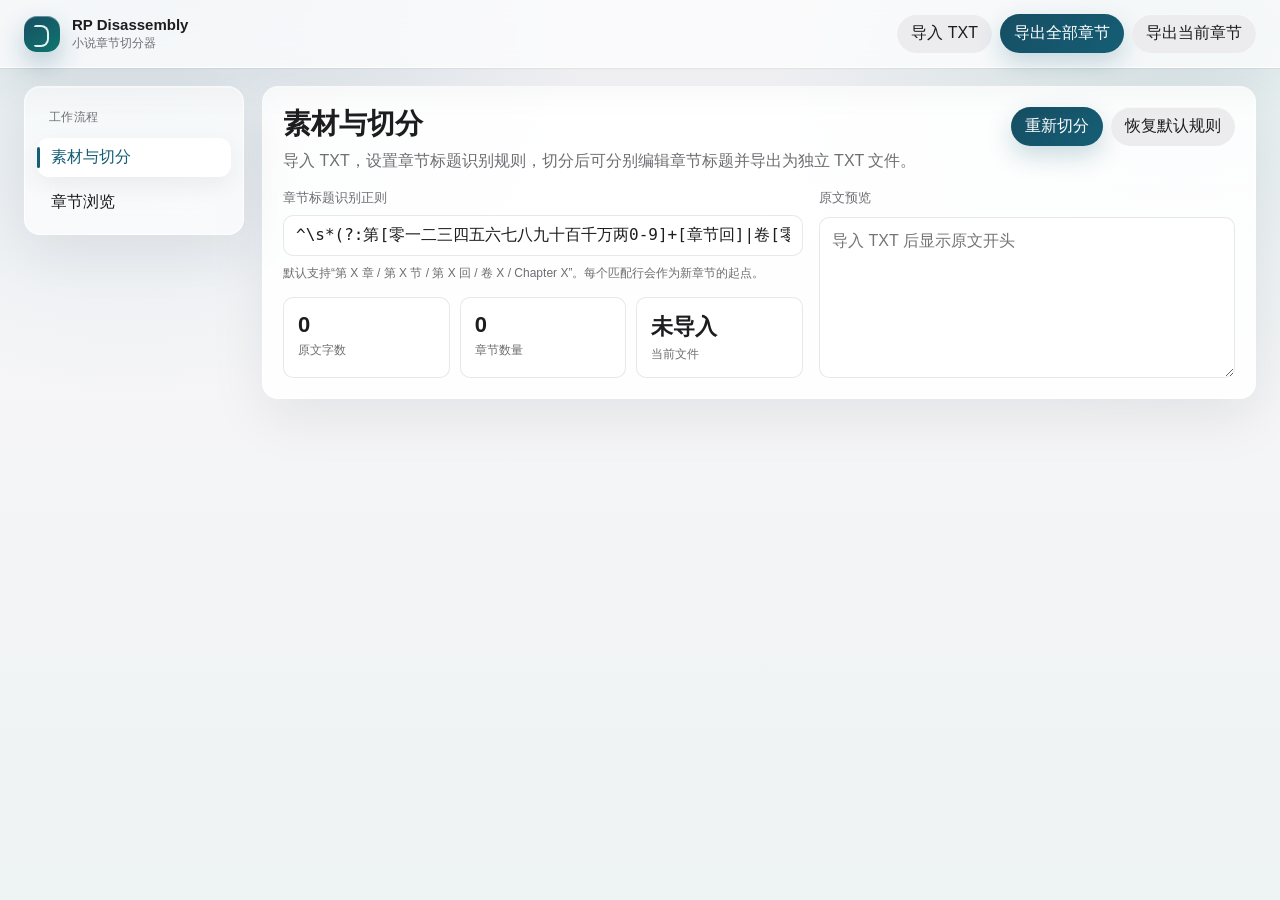
==== legacy/RP-Disassembly.html @ b728ad65 "chore: archive legacy build and add CSS custom data" ====
<!doctype html>
<html lang="zh-CN">
  <head>
    <meta charset="utf-8" />
    <meta name="viewport" content="width=device-width, initial-scale=1" />
    <title>RP Disassembly · 章节切分器</title>
    <style>
      :root {
        --bg: #f5f5f7;
        --surface: rgba(255, 255, 255, 0.88);
        --surface-strong: #ffffff;
        --text: #1d1d1f;
        --muted: #6e6e73;
        --line: rgba(21, 35, 45, 0.1);
        --accent: #155e75;
        --accent-dark: #164e63;
        --accent-soft: #e5f5f8;
        --danger: #b42318;
        --shadow: 0 18px 55px rgba(15, 23, 42, 0.08);
        --radius: 16px;
        --radius-small: 10px;
        --sans: -apple-system, BlinkMacSystemFont, "Segoe UI", "Microsoft YaHei", sans-serif;
        --mono: ui-monospace, SFMono-Regular, Menlo, Consolas, monospace;
      }

      * {
        box-sizing: border-box;
      }

      body {
        min-height: 100vh;
        margin: 0;
        color: var(--text);
        font-family: var(--sans);
        background:
          radial-gradient(circle at 10% -10%, rgba(21, 94, 117, 0.16), transparent 32%),
          radial-gradient(circle at 92% 2%, rgba(15, 118, 110, 0.12), transparent 28%),
          linear-gradient(180deg, #fbfbfd 0%, var(--bg) 46%, #eef3f4 100%);
      }

      button,
      input,
      textarea {
        font: inherit;
      }

      button {
        padding: 9px 14px;
        border: 0;
        border-radius: 999px;
        color: var(--text);
        background: #ececef;
        cursor: pointer;
        box-shadow: inset 0 1px 0 rgba(255, 255, 255, 0.72);
      }

      button:hover {
        background: #e2e2e7;
      }

      button.primary {
        color: #ffffff;
        background: linear-gradient(135deg, var(--accent-dark), var(--accent));
        box-shadow: 0 10px 24px rgba(21, 94, 117, 0.22);
      }

      button.danger {
        color: var(--danger);
        background: #fee4e2;
      }

      button:disabled {
        cursor: not-allowed;
        opacity: 0.5;
      }

      .hidden {
        display: none !important;
      }

      input,
      textarea {
        width: 100%;
        padding: 10px 12px;
        border: 1px solid var(--line);
        border-radius: var(--radius-small);
        outline: none;
        color: var(--text);
        background: rgba(255, 255, 255, 0.94);
      }

      input:focus,
      textarea:focus {
        border-color: rgba(21, 94, 117, 0.45);
        box-shadow: 0 0 0 4px rgba(21, 94, 117, 0.09);
      }

      textarea {
        min-height: 160px;
        resize: vertical;
        line-height: 1.6;
      }

      .app {
        min-height: 100vh;
      }

      .topbar {
        position: sticky;
        top: 0;
        z-index: 10;
        display: flex;
        align-items: center;
        gap: 16px;
        padding: 14px 24px;
        border-bottom: 1px solid rgba(255, 255, 255, 0.8);
        background: rgba(250, 250, 252, 0.8);
        backdrop-filter: blur(22px) saturate(140%);
        box-shadow: 0 1px 0 rgba(21, 35, 45, 0.06), 0 18px 40px rgba(15, 23, 42, 0.05);
      }

      .brand {
        display: flex;
        align-items: center;
        gap: 12px;
      }

      .mark {
        position: relative;
        width: 36px;
        height: 36px;
        border-radius: 13px;
        background: linear-gradient(145deg, var(--accent-dark), #0f766e);
        box-shadow: inset 0 1px 0 rgba(255, 255, 255, 0.35), 0 12px 26px rgba(21, 94, 117, 0.28);
      }

      .mark::before {
        position: absolute;
        top: 9px;
        left: 10px;
        width: 13px;
        height: 18px;
        border: 2px solid rgba(255, 255, 255, 0.9);
        border-left: 0;
        border-radius: 2px 8px 8px 2px;
        content: "";
      }

      .brand strong {
        display: block;
        font-size: 15px;
      }

      .brand small {
        display: block;
        margin-top: 2px;
        color: var(--muted);
        font-size: 12px;
      }

      .toolbar {
        display: flex;
        flex-wrap: wrap;
        gap: 8px;
        margin-left: auto;
      }

      .layout {
        display: grid;
        grid-template-columns: 220px minmax(0, 1fr);
        gap: 18px;
        max-width: 1500px;
        margin: 0 auto;
        padding: 18px 24px 28px;
      }

      .sidebar,
      .panel {
        border: 1px solid rgba(255, 255, 255, 0.8);
        border-radius: var(--radius);
        background: var(--surface);
        box-shadow: var(--shadow), inset 0 1px 0 rgba(255, 255, 255, 0.68);
      }

      .sidebar {
        position: sticky;
        top: 82px;
        align-self: start;
        padding: 12px;
        background: rgba(255, 255, 255, 0.66);
        backdrop-filter: blur(18px) saturate(130%);
      }

      .sidebar-title {
        padding: 10px 12px 12px;
        color: var(--muted);
        font-size: 12px;
        letter-spacing: 0.04em;
      }

      .nav {
        display: grid;
        gap: 6px;
      }

      .nav button {
        position: relative;
        width: 100%;
        border-radius: 12px;
        text-align: left;
        background: transparent;
        box-shadow: none;
      }

      .nav button.active {
        color: var(--accent);
        background: var(--surface-strong);
        box-shadow: 0 8px 25px rgba(15, 23, 42, 0.06);
      }

      .nav button.active::before {
        position: absolute;
        top: 9px;
        bottom: 9px;
        left: 0;
        width: 3px;
        border-radius: 999px;
        background: var(--accent);
        content: "";
      }

      .content {
        display: grid;
        gap: 16px;
        min-width: 0;
      }

      .view {
        display: none;
      }

      .view.active {
        display: grid;
        gap: 16px;
      }

      .panel {
        padding: 20px;
      }

      .panel-head {
        display: flex;
        align-items: flex-start;
        justify-content: space-between;
        gap: 16px;
        margin-bottom: 16px;
      }

      .panel-head h1,
      .panel-head h2 {
        margin: 0;
        line-height: 1.2;
      }

      .panel-head h1 {
        font-size: 28px;
      }

      .panel-head h2 {
        font-size: 20px;
      }

      .panel-head p {
        max-width: 760px;
        margin: 8px 0 0;
        color: var(--muted);
        line-height: 1.55;
      }

      .actions {
        display: flex;
        flex-wrap: wrap;
        align-items: center;
        gap: 8px;
      }

      .stats {
        display: grid;
        grid-template-columns: repeat(3, minmax(0, 1fr));
        gap: 10px;
        margin-top: 14px;
      }

      .stat {
        padding: 14px;
        border: 1px solid var(--line);
        border-radius: var(--radius-small);
        background: rgba(255, 255, 255, 0.65);
      }

      .stat strong {
        display: block;
        font-size: 22px;
      }

      .stat span {
        display: block;
        margin-top: 4px;
        color: var(--muted);
        font-size: 12px;
      }

      .field {
        display: grid;
        gap: 8px;
      }

      .field span {
        color: var(--muted);
        font-size: 13px;
      }

      .source-grid,
      .chapter-layout {
        display: grid;
        grid-template-columns: minmax(0, 1fr) minmax(320px, 0.8fr);
        gap: 16px;
      }

      .chapter-layout {
        grid-template-columns: minmax(220px, 0.45fr) minmax(0, 1.2fr);
      }

      .chapter-list {
        display: grid;
        gap: 8px;
        max-height: 68vh;
        overflow: auto;
        padding-right: 4px;
      }

      .chapter-item {
        display: grid;
        gap: 5px;
        padding: 11px 12px;
        border: 1px solid var(--line);
        border-radius: 12px;
        background: rgba(255, 255, 255, 0.65);
        cursor: pointer;
      }

      .chapter-item:hover,
      .chapter-item.active {
        border-color: rgba(21, 94, 117, 0.35);
        background: #ffffff;
        box-shadow: 0 8px 22px rgba(21, 94, 117, 0.07);
      }

      .chapter-title {
        overflow: hidden;
        font-weight: 600;
        text-overflow: ellipsis;
        white-space: nowrap;
      }

      .chapter-meta {
        overflow: hidden;
        color: var(--muted);
        font-size: 12px;
        text-overflow: ellipsis;
        white-space: nowrap;
      }

      .reader {
        min-height: 430px;
        max-height: 68vh;
        overflow: auto;
        padding: 18px;
        border: 1px solid var(--line);
        border-radius: var(--radius-small);
        color: #2f3135;
        background: var(--surface-strong);
        line-height: 1.85;
        white-space: pre-wrap;
      }

      .code-input {
        font-family: var(--mono);
      }

      .hint {
        margin: 8px 0 0;
        color: var(--muted);
        font-size: 12px;
        line-height: 1.55;
      }

      .empty {
        padding: 24px 12px;
        color: var(--muted);
        text-align: center;
      }

      .toast {
        position: fixed;
        right: 20px;
        bottom: 20px;
        z-index: 20;
        display: none;
        max-width: min(520px, calc(100vw - 40px));
        padding: 12px 14px;
        border-radius: 12px;
        color: #ffffff;
        background: rgba(29, 29, 31, 0.92);
        box-shadow: var(--shadow);
      }

      .toast.show {
        display: block;
      }

      @media (max-width: 980px) {
        .layout {
          grid-template-columns: 1fr;
          padding: 12px;
        }

        .sidebar {
          position: static;
        }

        .nav {
          grid-template-columns: repeat(2, minmax(0, 1fr));
        }

        .source-grid,
        .chapter-layout,
        .stats {
          grid-template-columns: 1fr;
        }

        .topbar {
          align-items: flex-start;
          flex-direction: column;
          padding: 12px;
        }

        .toolbar {
          width: 100%;
          margin-left: 0;
        }
      }
    </style>
  </head>
  <body>
    <div class="app">
      <header class="topbar">
        <div class="brand">
          <div class="mark" aria-hidden="true"></div>
          <div>
            <strong>RP Disassembly</strong>
            <small>小说章节切分器</small>
          </div>
        </div>
        <div class="toolbar">
          <input id="fileInput" class="hidden" type="file" accept=".txt,text/plain" />
          <button id="importButton">导入 TXT</button>
          <button id="exportAllButton" class="primary">导出全部章节</button>
          <button id="exportChapterButton">导出当前章节</button>
        </div>
      </header>

      <main class="layout">
        <aside class="sidebar">
          <div class="sidebar-title">工作流程</div>
          <nav class="nav">
            <button class="active" data-view="source">素材与切分</button>
            <button data-view="chapters">章节浏览</button>
          </nav>
        </aside>

        <section class="content">
          <section class="view active" data-view="source">
            <div class="panel">
              <div class="panel-head">
                <div>
                  <h1>素材与切分</h1>
                  <p>导入 TXT，设置章节标题识别规则，切分后可分别编辑章节标题并导出为独立 TXT 文件。</p>
                </div>
                <div class="actions">
                  <button id="splitButton" class="primary">重新切分</button>
                  <button id="defaultPatternButton">恢复默认规则</button>
                </div>
              </div>

              <div class="source-grid">
                <div>
                  <label class="field">
                    <span>章节标题识别正则</span>
                    <input id="patternInput" class="code-input" />
                  </label>
                  <p class="hint">
                    默认支持“第 X 章 / 第 X 节 / 第 X 回 / 卷 X / Chapter X”。每个匹配行会作为新章节的起点。
                  </p>

                  <div class="stats">
                    <div class="stat">
                      <strong id="charCount">0</strong>
                      <span>原文字数</span>
                    </div>
                    <div class="stat">
                      <strong id="chapterCount">0</strong>
                      <span>章节数量</span>
                    </div>
                    <div class="stat">
                      <strong id="currentFile">未导入</strong>
                      <span>当前文件</span>
                    </div>
                  </div>
                </div>

                <label class="field">
                  <span>原文预览</span>
                  <textarea id="sourcePreview" readonly placeholder="导入 TXT 后显示原文开头"></textarea>
                </label>
              </div>
            </div>
          </section>

          <section class="view" data-view="chapters">
            <div class="chapter-layout">
              <div class="panel">
                <div class="panel-head">
                  <div>
                    <h2>章节列表</h2>
                    <p>共 <span id="chapterListCount">0</span> 章</p>
                  </div>
                </div>
                <div id="chapterList" class="chapter-list"></div>
              </div>

              <div class="panel">
                <div class="panel-head">
                  <div>
                    <h2 id="selectedChapterTitle">未选择章节</h2>
                    <p id="selectedChapterMeta">导入并切分后选择章节。</p>
                  </div>
                  <button id="saveChapterButton">保存标题</button>
                </div>

                <label class="field">
                  <span>章节标题</span>
                  <input id="chapterTitleInput" />
                </label>
                <div id="chapterReader" class="reader" style="margin-top: 12px"></div>
              </div>
            </div>
          </section>
        </section>
      </main>
    </div>

    <div id="toast" class="toast"></div>

    <script>
      (() => {
        "use strict";

        const DEFAULT_PATTERN =
          "^\\s*(?:第[零一二三四五六七八九十百千万两0-9]+[章节回]|卷[零一二三四五六七八九十百千万两0-9]+|Chapter\\s+\\d+|CHAPTER\\s+\\d+)[:：\\s].*$";

        const state = {
          fileName: "",
          rawText: "",
          pattern: DEFAULT_PATTERN,
          chapters: [],
          selectedChapterId: "",
        };

        const $ = (id) => document.getElementById(id);

        function showToast(message) {
          const toast = $("toast");
          toast.textContent = message;
          toast.classList.add("show");
          clearTimeout(showToast.timer);
          showToast.timer = setTimeout(() => toast.classList.remove("show"), 2600);
        }

        function downloadFile(fileName, content) {
          const blob = new Blob([content], { type: "text/plain;charset=utf-8" });
          const url = URL.createObjectURL(blob);
          const anchor = document.createElement("a");
          anchor.href = url;
          anchor.download = fileName;
          anchor.click();
          URL.revokeObjectURL(url);
        }

        function switchView(viewName) {
          document.querySelectorAll(".view").forEach((view) => {
            view.classList.toggle("active", view.dataset.view === viewName);
          });
          document.querySelectorAll(".nav button").forEach((button) => {
            button.classList.toggle("active", button.dataset.view === viewName);
          });
        }

        function normalizeText(text) {
          return String(text || "")
            .replace(/\uFEFF/g, "")
            .replace(/\r\n/g, "\n")
            .replace(/\r/g, "\n");
        }

        function splitChapters() {
          state.pattern = $("patternInput").value.trim() || DEFAULT_PATTERN;

          if (!state.rawText) {
            state.chapters = [];
            state.selectedChapterId = "";
            renderAll();
            showToast("请先导入 TXT 文件");
            return;
          }

          let matcher;
          try {
            matcher = new RegExp(state.pattern, "gim");
          } catch (error) {
            showToast("章节正则无效：" + error.message);
            return;
          }

          const matches = Array.from(state.rawText.matchAll(matcher)).map((match) => ({
            title: match[0].trim(),
            offset: match.index,
          }));

          if (matches.length === 0) {
            state.chapters = [
              {
                id: "C0001",
                index: 1,
                title: "全文",
                text: state.rawText.trim(),
                startOffset: 0,
                endOffset: state.rawText.length,
              },
            ];
          } else {
            const firstContent = state.rawText.slice(0, matches[0].offset).trim();
            if (firstContent) {
              matches.unshift({ title: "序章 / 前言", offset: 0 });
            }

            state.chapters = matches.map((match, index) => {
              const endOffset = matches[index + 1]?.offset ?? state.rawText.length;
              return {
                id: "C" + String(index + 1).padStart(4, "0"),
                index: index + 1,
                title: match.title,
                text: state.rawText.slice(match.offset, endOffset).trim(),
                startOffset: match.offset,
                endOffset,
              };
            });
          }

          state.selectedChapterId = state.chapters[0]?.id || "";
          renderAll();
          showToast("已切分为 " + state.chapters.length + " 章");
        }

        function selectedChapter() {
          return state.chapters.find((chapter) => chapter.id === state.selectedChapterId);
        }

        function renderSource() {
          $("patternInput").value = state.pattern;
          $("sourcePreview").value = state.rawText.slice(0, 4000);
          $("charCount").textContent = state.rawText.length.toLocaleString();
          $("chapterCount").textContent = state.chapters.length.toLocaleString();
          $("currentFile").textContent = state.fileName || "未导入";
        }

        function renderChapterList() {
          $("chapterListCount").textContent = state.chapters.length.toLocaleString();

          if (!state.chapters.length) {
            $("chapterList").innerHTML = '<div class="empty">暂无章节</div>';
            return;
          }

          $("chapterList").innerHTML = state.chapters
            .map(
              (chapter) => `
                <div class="chapter-item ${chapter.id === state.selectedChapterId ? "active" : ""}" data-id="${chapter.id}">
                  <div class="chapter-title">${escapeHtml(chapter.title)}</div>
                  <div class="chapter-meta">${chapter.id} · ${chapter.text.length.toLocaleString()} 字</div>
                </div>
              `,
            )
            .join("");

          document.querySelectorAll(".chapter-item").forEach((item) => {
            item.onclick = () => {
              state.selectedChapterId = item.dataset.id;
              renderChapterList();
              renderSelectedChapter();
            };
          });
        }

        function renderSelectedChapter() {
          const chapter = selectedChapter();
          $("selectedChapterTitle").textContent = chapter?.title || "未选择章节";
          $("selectedChapterMeta").textContent = chapter
            ? `${chapter.id} · ${chapter.text.length.toLocaleString()} 字`
            : "导入并切分后选择章节。";
          $("chapterTitleInput").value = chapter?.title || "";
          $("chapterReader").textContent = chapter?.text || "";
        }

        function renderAll() {
          renderSource();
          renderChapterList();
          renderSelectedChapter();
        }

        function saveChapterTitle() {
          const chapter = selectedChapter();
          if (!chapter) {
            showToast("请先选择章节");
            return;
          }

          chapter.title = $("chapterTitleInput").value.trim() || chapter.title;
          renderAll();
          showToast("章节标题已保存");
        }

        function importTextFile(event) {
          const file = event.target.files[0];
          if (!file) return;

          const reader = new FileReader();
          reader.onload = () => {
            state.fileName = file.name;
            state.rawText = normalizeText(reader.result);
            splitChapters();
          };
          reader.onerror = () => showToast("文件读取失败");
          reader.readAsText(file, "utf-8");
          event.target.value = "";
        }

        function exportAllChapters() {
          if (!state.chapters.length) {
            showToast("暂无可导出的章节");
            return;
          }

          const content = state.chapters
            .map((chapter, index) => {
              const title = normalizeExportTitle(chapter.title);
              const body = removeLeadingChapterTitle(chapter.text, chapter.title);
              return `第 ${index + 1} 章${title ? " " + title : ""}\n\n${body}`;
            })
            .join("\n\n---------------------------\n\n");
          const baseName = state.fileName.replace(/\.txt$/i, "") || "novel";
          downloadFile(`${baseName}_分章.txt`, content);
          showToast("已导出分章 TXT");
        }

        function exportCurrentChapter() {
          const chapter = selectedChapter();
          if (!chapter) {
            showToast("请先选择章节");
            return;
          }

          const baseName = state.fileName.replace(/\.txt$/i, "") || "novel";
          const title = normalizeExportTitle(chapter.title);
          const safeTitle = (title || "第" + chapter.index + "章").replace(/[\\/:*?"<>|]/g, "_").slice(0, 80);
          const body = removeLeadingChapterTitle(chapter.text, chapter.title);
          const content = `第 ${chapter.index} 章${title ? " " + title : ""}\n\n${body}`;
          downloadFile(`${String(chapter.index).padStart(4, "0")}_${safeTitle}.txt`, content);
        }

        function normalizeExportTitle(title) {
          return String(title || "")
            .trim()
            .replace(/^第\s*[零一二三四五六七八九十百千万两0-9]+\s*[章节回]\s*/i, "")
            .replace(/^卷\s*[零一二三四五六七八九十百千万两0-9]+\s*/i, "")
            .replace(/^chapter\s+\d+\s*/i, "")
            .trim();
        }

        function removeLeadingChapterTitle(text, title) {
          const lines = normalizeText(text).trim().split("\n");
          if (!lines.length) return "";

          const firstLine = lines[0].trim();
          const normalizedTitle = String(title || "")
            .replace(/^第\s*[零一二三四五六七八九十百千万两0-9]+\s*[章节回]\s*/i, "")
            .trim();
          const looksLikeChapterLine = /^第\s*[零一二三四五六七八九十百千万两0-9]+\s*[章节回]/i.test(firstLine)
            || /^卷\s*[零一二三四五六七八九十百千万两0-9]+/i.test(firstLine)
            || /^chapter\s+\d+/i.test(firstLine);
          const sameAsTitle = normalizedTitle && firstLine.includes(normalizedTitle);

          return (looksLikeChapterLine || sameAsTitle ? lines.slice(1) : lines)
            .join("\n")
            .trim();
        }

        function escapeHtml(value) {
          return String(value ?? "").replace(/[&<>\"]/g, (character) => ({
            "&": "&amp;",
            "<": "&lt;",
            ">": "&gt;",
            '"': "&quot;",
          })[character]);
        }

        function bindEvents() {
          $("importButton").onclick = () => $("fileInput").click();
          $("fileInput").onchange = importTextFile;
          $("splitButton").onclick = splitChapters;
          $("defaultPatternButton").onclick = () => {
            $("patternInput").value = DEFAULT_PATTERN;
            state.pattern = DEFAULT_PATTERN;
            showToast("已恢复默认规则");
          };
          $("saveChapterButton").onclick = saveChapterTitle;
          $("exportAllButton").onclick = exportAllChapters;
          $("exportChapterButton").onclick = exportCurrentChapter;
          document.querySelectorAll(".nav button").forEach((button) => {
            button.onclick = () => switchView(button.dataset.view);
          });
        }

        $("patternInput").value = DEFAULT_PATTERN;
        bindEvents();
        renderAll();
      })();
    </script>
  </body>
</html>
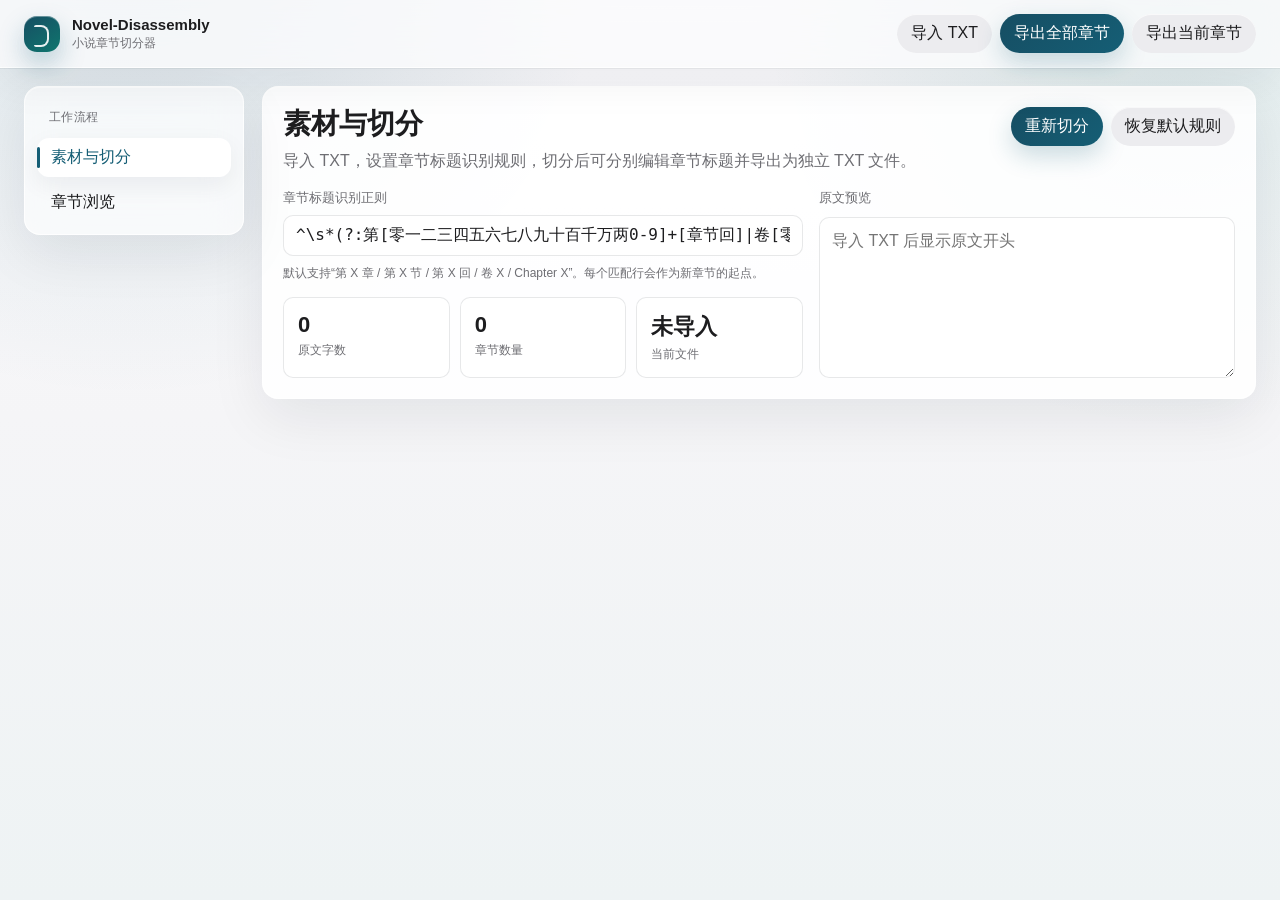
==== commit a3912e10: "chore: rename project to Novel-Disassembly" ====
--- a/legacy/RP-Disassembly.html
+++ b/legacy/RP-Disassembly.html
@@ -3,7 +3,7 @@
   <head>
     <meta charset="utf-8" />
     <meta name="viewport" content="width=device-width, initial-scale=1" />
-    <title>RP Disassembly · 章节切分器</title>
+    <title>Novel-Disassembly · 章节切分器</title>
     <style>
       :root {
         --bg: #f5f5f7;
@@ -458,7 +458,7 @@
         <div class="brand">
           <div class="mark" aria-hidden="true"></div>
           <div>
-            <strong>RP Disassembly</strong>
+            <strong>Novel-Disassembly</strong>
             <small>小说章节切分器</small>
           </div>
         </div>
